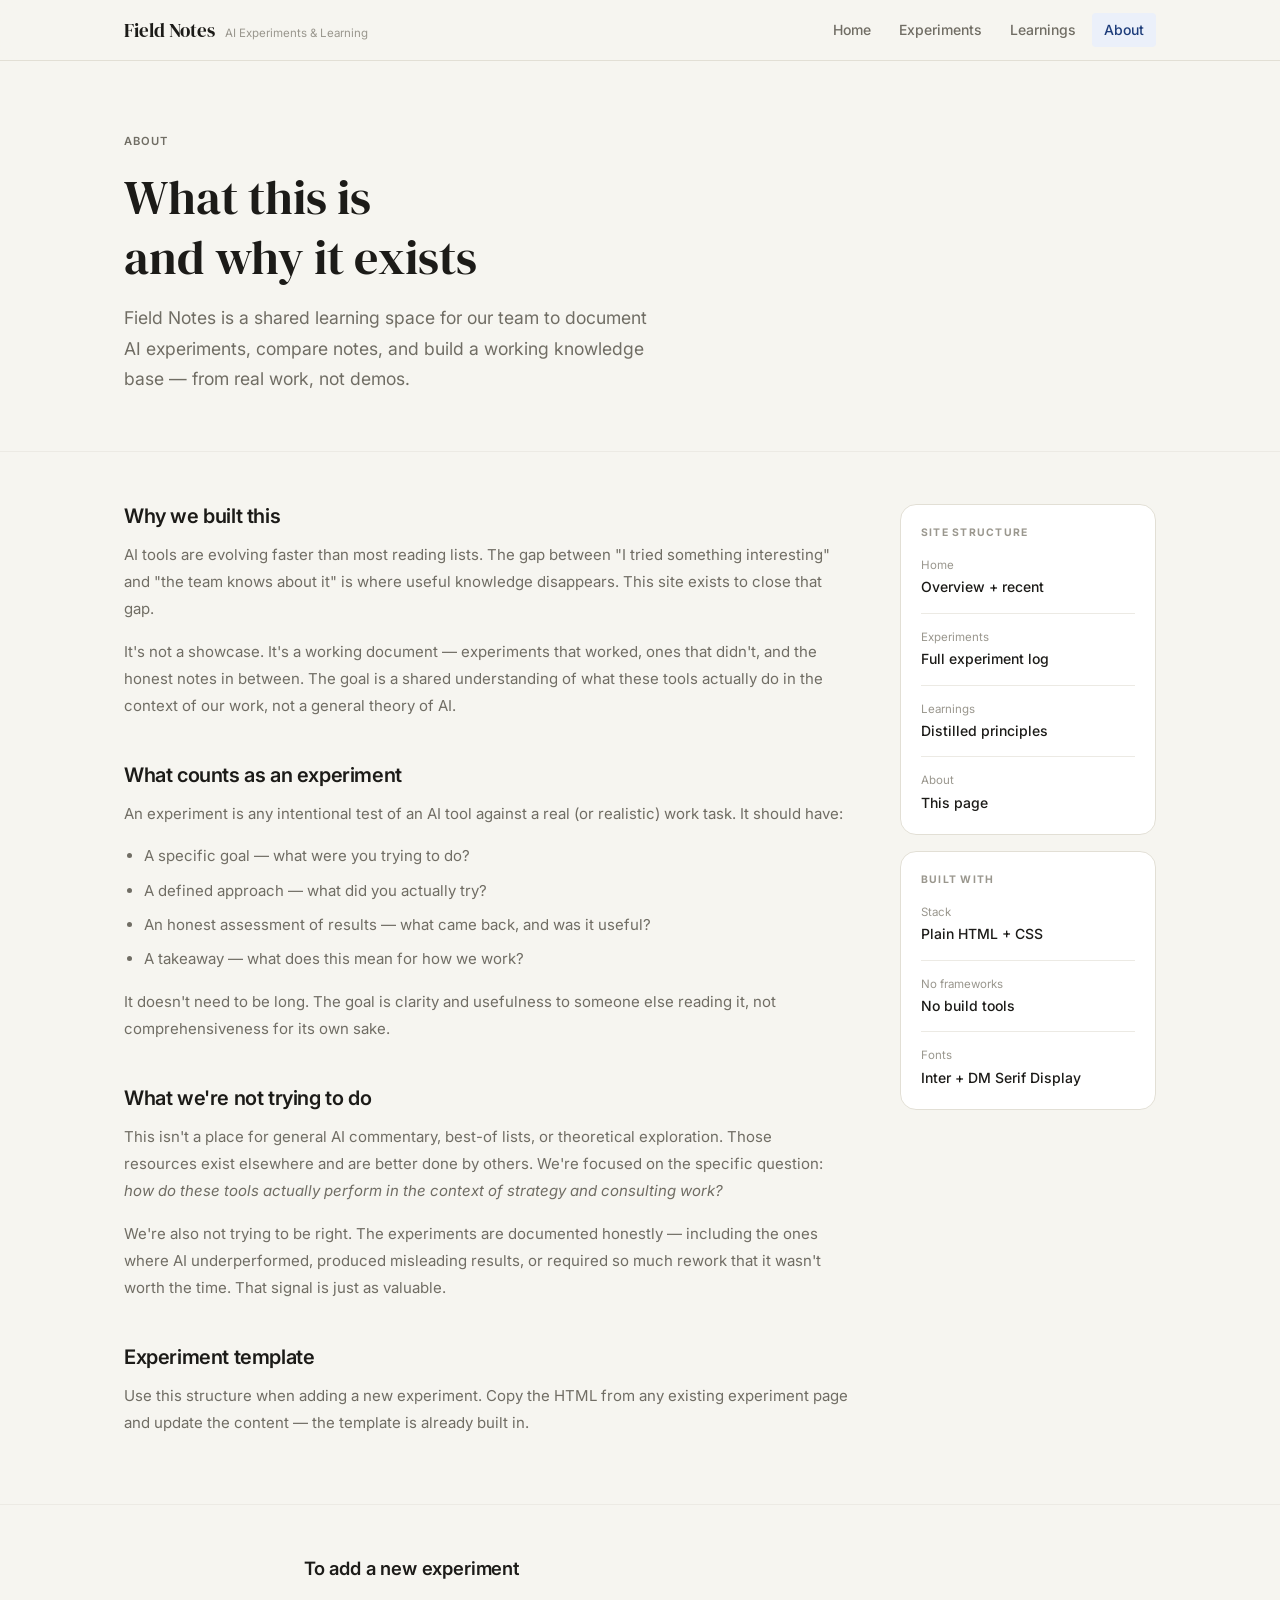
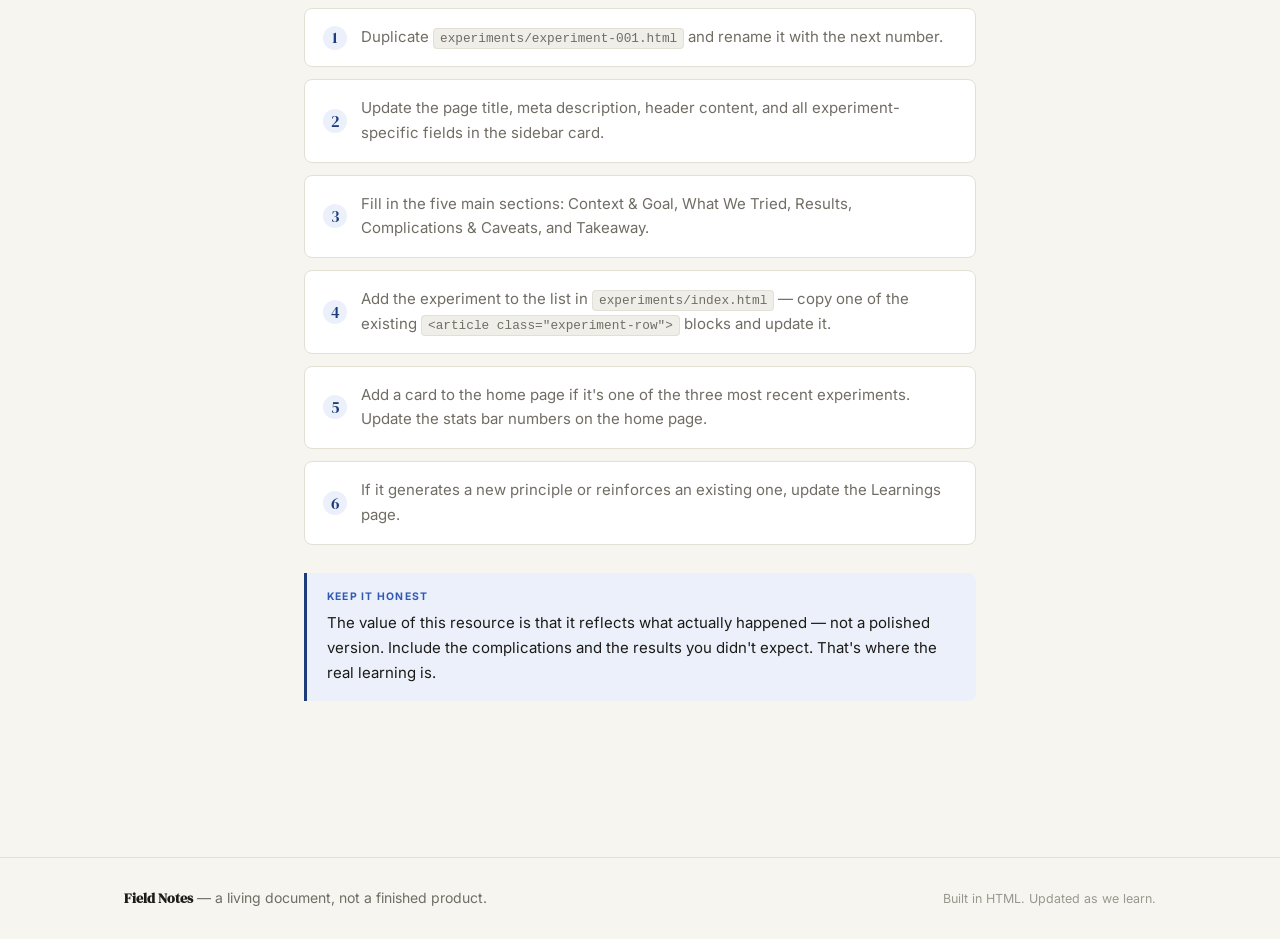
==== about/index.html @ b66347c5 "first commit" ====
<!DOCTYPE html>
<html lang="en">
<head>
  <meta charset="UTF-8">
  <meta name="viewport" content="width=device-width, initial-scale=1.0">
  <title>About — Field Notes</title>
  <meta name="description" content="What this site is, how it works, and how to contribute.">
  <link rel="stylesheet" href="../css/style.css">
</head>
<body>

  <!-- ── NAVIGATION ── -->
  <nav class="site-nav">
    <div class="nav-inner">
      <a href="../index.html" class="nav-brand">
        <span class="nav-brand-name">Field Notes</span>
        <span class="nav-brand-sub">AI Experiments &amp; Learning</span>
      </a>
      <ul class="nav-links">
        <li><a href="../index.html">Home</a></li>
        <li><a href="../experiments/index.html">Experiments</a></li>
        <li><a href="../learnings/index.html">Learnings</a></li>
        <li><a href="index.html" class="active">About</a></li>
      </ul>
    </div>
  </nav>

  <!-- ── HERO ── -->
  <header class="hero">
    <div class="container">
      <span class="eyebrow">About</span>
      <h1>What this is<br>and why it exists</h1>
      <p class="hero-desc">
        Field Notes is a shared learning space for our team to document AI experiments, compare notes, and build a working knowledge base — from real work, not demos.
      </p>
    </div>
  </header>

  <!-- ── CONTENT ── -->
  <main>
    <section class="section">
      <div class="container">
        <div class="experiment-layout">

          <!-- Main prose -->
          <div class="prose">

            <h2>Why we built this</h2>
            <p>AI tools are evolving faster than most reading lists. The gap between "I tried something interesting" and "the team knows about it" is where useful knowledge disappears. This site exists to close that gap.</p>
            <p>It's not a showcase. It's a working document — experiments that worked, ones that didn't, and the honest notes in between. The goal is a shared understanding of what these tools actually do in the context of our work, not a general theory of AI.</p>

            <h2>What counts as an experiment</h2>
            <p>An experiment is any intentional test of an AI tool against a real (or realistic) work task. It should have:</p>
            <ul>
              <li>A specific goal — what were you trying to do?</li>
              <li>A defined approach — what did you actually try?</li>
              <li>An honest assessment of results — what came back, and was it useful?</li>
              <li>A takeaway — what does this mean for how we work?</li>
            </ul>
            <p>It doesn't need to be long. The goal is clarity and usefulness to someone else reading it, not comprehensiveness for its own sake.</p>

            <h2>What we're not trying to do</h2>
            <p>This isn't a place for general AI commentary, best-of lists, or theoretical exploration. Those resources exist elsewhere and are better done by others. We're focused on the specific question: <em>how do these tools actually perform in the context of strategy and consulting work?</em></p>
            <p>We're also not trying to be right. The experiments are documented honestly — including the ones where AI underperformed, produced misleading results, or required so much rework that it wasn't worth the time. That signal is just as valuable.</p>

            <h2 id="template">Experiment template</h2>
            <p>Use this structure when adding a new experiment. Copy the HTML from any existing experiment page and update the content — the template is already built in.</p>

          </div>

          <!-- Sidebar -->
          <aside class="experiment-sidebar">
            <div class="sidebar-card">
              <div class="sidebar-card-title">Site structure</div>
              <div class="sidebar-row">
                <span class="sidebar-row-label">Home</span>
                <span class="sidebar-row-value">Overview + recent</span>
              </div>
              <div class="sidebar-row">
                <span class="sidebar-row-label">Experiments</span>
                <span class="sidebar-row-value">Full experiment log</span>
              </div>
              <div class="sidebar-row">
                <span class="sidebar-row-label">Learnings</span>
                <span class="sidebar-row-value">Distilled principles</span>
              </div>
              <div class="sidebar-row">
                <span class="sidebar-row-label">About</span>
                <span class="sidebar-row-value">This page</span>
              </div>
            </div>
            <div class="sidebar-card">
              <div class="sidebar-card-title">Built with</div>
              <div class="sidebar-row">
                <span class="sidebar-row-label">Stack</span>
                <span class="sidebar-row-value">Plain HTML + CSS</span>
              </div>
              <div class="sidebar-row">
                <span class="sidebar-row-label">No frameworks</span>
                <span class="sidebar-row-value">No build tools</span>
              </div>
              <div class="sidebar-row">
                <span class="sidebar-row-label">Fonts</span>
                <span class="sidebar-row-value">Inter + DM Serif Display</span>
              </div>
            </div>
          </aside>

        </div>
      </div>
    </section>

    <!-- Template section -->
    <section class="section">
      <div class="container" style="max-width:720px;">

        <div class="section-header">
          <h2>To add a new experiment</h2>
        </div>

        <ol class="step-list">
          <li>Duplicate <code style="font-size:0.85em; background:var(--surface-tint); padding:2px 6px; border-radius:4px; border:1px solid var(--border);">experiments/experiment-001.html</code> and rename it with the next number.</li>
          <li>Update the page title, meta description, header content, and all experiment-specific fields in the sidebar card.</li>
          <li>Fill in the five main sections: Context &amp; Goal, What We Tried, Results, Complications &amp; Caveats, and Takeaway.</li>
          <li>Add the experiment to the list in <code style="font-size:0.85em; background:var(--surface-tint); padding:2px 6px; border-radius:4px; border:1px solid var(--border);">experiments/index.html</code> — copy one of the existing <code style="font-size:0.85em; background:var(--surface-tint); padding:2px 6px; border-radius:4px; border:1px solid var(--border);">&lt;article class="experiment-row"&gt;</code> blocks and update it.</li>
          <li>Add a card to the home page if it's one of the three most recent experiments. Update the stats bar numbers on the home page.</li>
          <li>If it generates a new principle or reinforces an existing one, update the Learnings page.</li>
        </ol>

        <div class="callout" style="margin-top:28px;">
          <div class="callout-label">Keep it honest</div>
          <p>The value of this resource is that it reflects what actually happened — not a polished version. Include the complications and the results you didn't expect. That's where the real learning is.</p>
        </div>

      </div>
    </section>

  </main>

  <!-- ── FOOTER ── -->
  <footer class="site-footer">
    <div class="footer-inner">
      <p class="footer-left"><strong>Field Notes</strong> — a living document, not a finished product.</p>
      <p class="footer-right">Built in HTML. Updated as we learn.</p>
    </div>
  </footer>

</body>
</html>
---- css/style.css ----
/* ========================================
   FIELD NOTES — AI Experiments & Learning
   Shared Stylesheet
   ======================================== */

@import url('https://fonts.googleapis.com/css2?family=DM+Serif+Display&family=Inter:wght@300;400;500;600&display=swap');

/* ── DESIGN TOKENS ── */
:root {
  /* Backgrounds */
  --bg:            #F6F5F0;
  --surface:       #FFFFFF;
  --surface-tint:  #F0EEE8;

  /* Borders */
  --border:        #E2DFD5;
  --border-soft:   #ECEAE4;

  /* Text */
  --text:          #1C1B18;
  --text-muted:    #706D64;
  --text-light:    #9A978E;

  /* Accent — deep navy */
  --accent:        #1D3C7A;
  --accent-hover:  #162E5E;
  --accent-mid:    #3059B4;
  --accent-light:  #EBF0FA;

  /* Status colors */
  --green:         #1A6B55;
  --green-light:   #E3F4EF;
  --yellow:        #7A5800;
  --yellow-light:  #FFF4D6;
  --red:           #8B1A1A;
  --red-light:     #FDEAEA;

  /* Typography */
  --font-sans: 'Inter', -apple-system, BlinkMacSystemFont, system-ui, sans-serif;
  --font-serif: 'DM Serif Display', Georgia, serif;

  /* Layout */
  --max-w:       1080px;
  --max-w-prose: 680px;

  /* Shape */
  --radius:    8px;
  --radius-lg: 16px;
  --radius-sm: 4px;

  /* Shadows */
  --shadow-sm: 0 1px 2px rgba(0, 0, 0, 0.06);
  --shadow:    0 2px 8px rgba(0, 0, 0, 0.08), 0 1px 2px rgba(0, 0, 0, 0.04);
  --shadow-md: 0 8px 24px rgba(0, 0, 0, 0.08), 0 2px 6px rgba(0, 0, 0, 0.04);

  /* Motion */
  --transition: 150ms ease;
}

/* ── RESET ── */
*, *::before, *::after {
  box-sizing: border-box;
  margin: 0;
  padding: 0;
}

html { scroll-behavior: smooth; }

body {
  font-family: var(--font-sans);
  background: var(--bg);
  color: var(--text);
  line-height: 1.6;
  font-size: 16px;
  -webkit-font-smoothing: antialiased;
  -moz-osx-font-smoothing: grayscale;
}

img { max-width: 100%; display: block; }
a { color: inherit; text-decoration: none; }

/* ── TYPOGRAPHY ── */
h1, h2, h3, h4 {
  line-height: 1.25;
  font-weight: 600;
  letter-spacing: -0.02em;
}

h1 {
  font-size: clamp(2rem, 4vw, 3rem);
  font-family: var(--font-serif);
  font-weight: 400;
  letter-spacing: 0;
}

h2 { font-size: clamp(1.35rem, 2.5vw, 1.65rem); }
h3 { font-size: 1.15rem; }
h4 { font-size: 0.9375rem; }

p { line-height: 1.7; }

.eyebrow {
  font-size: 0.7rem;
  font-weight: 600;
  letter-spacing: 0.1em;
  text-transform: uppercase;
  color: var(--text-muted);
}

/* ── LAYOUT ── */
.container {
  max-width: var(--max-w);
  margin: 0 auto;
  padding: 0 24px;
}

.container--prose {
  max-width: var(--max-w-prose);
  margin: 0 auto;
  padding: 0 24px;
}

/* ── NAVIGATION ── */
.site-nav {
  border-bottom: 1px solid var(--border);
  background: rgba(246, 245, 240, 0.94);
  backdrop-filter: blur(12px);
  -webkit-backdrop-filter: blur(12px);
  position: sticky;
  top: 0;
  z-index: 100;
}

.nav-inner {
  max-width: var(--max-w);
  margin: 0 auto;
  padding: 0 24px;
  height: 60px;
  display: flex;
  align-items: center;
  justify-content: space-between;
}

.nav-brand {
  display: flex;
  align-items: baseline;
  gap: 10px;
}

.nav-brand-name {
  font-family: var(--font-serif);
  font-size: 1.2rem;
  color: var(--text);
}

.nav-brand-sub {
  font-size: 0.72rem;
  color: var(--text-light);
  font-weight: 400;
}

.nav-links {
  display: flex;
  gap: 4px;
  list-style: none;
}

.nav-links a {
  font-size: 0.875rem;
  font-weight: 500;
  color: var(--text-muted);
  padding: 6px 12px;
  border-radius: var(--radius-sm);
  transition: color var(--transition), background var(--transition);
  display: block;
}

.nav-links a:hover {
  color: var(--text);
  background: var(--surface-tint);
}

.nav-links a.active {
  color: var(--accent);
  background: var(--accent-light);
}

/* ── HERO ── */
.hero {
  padding: 72px 0 56px;
  border-bottom: 1px solid var(--border-soft);
}

.hero .eyebrow {
  margin-bottom: 16px;
  display: block;
}

.hero h1 { margin-bottom: 16px; }

.hero-desc {
  font-size: 1.1rem;
  color: var(--text-muted);
  max-width: 540px;
  line-height: 1.75;
}

.hero-actions {
  margin-top: 32px;
  display: flex;
  gap: 12px;
  flex-wrap: wrap;
}

/* ── BUTTONS ── */
.btn {
  display: inline-flex;
  align-items: center;
  gap: 6px;
  padding: 10px 20px;
  border-radius: var(--radius);
  font-family: var(--font-sans);
  font-size: 0.875rem;
  font-weight: 500;
  cursor: pointer;
  transition: all var(--transition);
  border: none;
  text-decoration: none;
  line-height: 1;
}

.btn-primary {
  background: var(--accent);
  color: #fff;
}

.btn-primary:hover { background: var(--accent-hover); }

.btn-ghost {
  background: transparent;
  color: var(--text-muted);
  border: 1px solid var(--border);
}

.btn-ghost:hover {
  background: var(--surface);
  color: var(--text);
}

/* ── SECTIONS ── */
.section { padding: 52px 0; }

.section + .section {
  border-top: 1px solid var(--border-soft);
}

.section-header {
  display: flex;
  align-items: baseline;
  justify-content: space-between;
  margin-bottom: 28px;
  gap: 16px;
}

.section-header h2 {
  font-size: 1.15rem;
  letter-spacing: -0.01em;
}

.section-link {
  font-size: 0.875rem;
  color: var(--accent);
  font-weight: 500;
  white-space: nowrap;
  transition: color var(--transition);
}

.section-link:hover {
  color: var(--accent-hover);
  text-decoration: underline;
}

/* ── STATS BAR ── */
.stats-bar {
  display: grid;
  grid-template-columns: repeat(auto-fit, minmax(140px, 1fr));
  gap: 1px;
  background: var(--border);
  border: 1px solid var(--border);
  border-radius: var(--radius-lg);
  overflow: hidden;
  margin: 40px 0 0;
}

.stat {
  background: var(--surface);
  padding: 20px 24px;
}

.stat-number {
  font-size: 1.875rem;
  font-family: var(--font-serif);
  color: var(--text);
  line-height: 1;
  margin-bottom: 4px;
}

.stat-label {
  font-size: 0.78rem;
  color: var(--text-muted);
}

/* ── CARDS ── */
.card-grid {
  display: grid;
  grid-template-columns: repeat(auto-fill, minmax(300px, 1fr));
  gap: 16px;
}

.card {
  background: var(--surface);
  border: 1px solid var(--border);
  border-radius: var(--radius-lg);
  padding: 24px;
  display: flex;
  flex-direction: column;
  gap: 12px;
  position: relative;
  transition: box-shadow var(--transition), transform var(--transition), border-color var(--transition);
}

.card:hover {
  box-shadow: var(--shadow-md);
  transform: translateY(-2px);
}

.card-meta {
  display: flex;
  align-items: center;
  justify-content: space-between;
  gap: 8px;
}

.card-date {
  font-size: 0.78rem;
  color: var(--text-light);
}

.card h3 {
  font-size: 1rem;
  line-height: 1.4;
  letter-spacing: -0.01em;
}

.card p {
  font-size: 0.875rem;
  color: var(--text-muted);
  line-height: 1.65;
  flex: 1;
}

.card-footer {
  margin-top: auto;
  padding-top: 12px;
  border-top: 1px solid var(--border-soft);
  display: flex;
  align-items: center;
  justify-content: space-between;
  gap: 8px;
}

.card-link {
  font-size: 0.8rem;
  color: var(--accent);
  font-weight: 500;
  transition: color var(--transition);
}

.card-link:hover { color: var(--accent-hover); }

/* Full-card click target */
.card-link-overlay::after {
  content: '';
  position: absolute;
  inset: 0;
  border-radius: var(--radius-lg);
}

/* ── TAGS ── */
.tags {
  display: flex;
  flex-wrap: wrap;
  gap: 5px;
}

.tag {
  font-size: 0.68rem;
  font-weight: 600;
  letter-spacing: 0.05em;
  text-transform: uppercase;
  padding: 3px 8px;
  border-radius: 100px;
  background: var(--surface-tint);
  color: var(--text-muted);
  border: 1px solid var(--border-soft);
  white-space: nowrap;
}

.tag--blue  { background: var(--accent-light); color: var(--accent);  border-color: transparent; }
.tag--green { background: var(--green-light);  color: var(--green);   border-color: transparent; }
.tag--yellow{ background: var(--yellow-light); color: var(--yellow);  border-color: transparent; }
.tag--red   { background: var(--red-light);    color: var(--red);     border-color: transparent; }

/* ── STATUS BADGE ── */
.status-badge {
  display: inline-flex;
  align-items: center;
  gap: 5px;
  font-size: 0.7rem;
  font-weight: 600;
  letter-spacing: 0.04em;
  text-transform: uppercase;
  padding: 4px 10px;
  border-radius: 100px;
}

.status-badge::before {
  content: '';
  width: 6px;
  height: 6px;
  border-radius: 50%;
  background: currentColor;
  display: block;
}

.status--complete  { background: var(--green-light);  color: var(--green);  }
.status--ongoing   { background: var(--yellow-light); color: var(--yellow); }
.status--draft     { background: var(--surface-tint); color: var(--text-muted); }

/* ── EXPERIMENT LIST PAGE ── */
.experiments-table {
  display: flex;
  flex-direction: column;
  gap: 12px;
}

.experiment-row {
  background: var(--surface);
  border: 1px solid var(--border);
  border-radius: var(--radius-lg);
  padding: 20px 24px;
  display: grid;
  grid-template-columns: 1fr auto;
  gap: 16px;
  align-items: center;
  position: relative;
  transition: box-shadow var(--transition), transform var(--transition);
}

.experiment-row:hover {
  box-shadow: var(--shadow);
  transform: translateY(-1px);
}

.experiment-row-main {
  display: flex;
  flex-direction: column;
  gap: 8px;
  min-width: 0;
}

.experiment-row-meta {
  display: flex;
  align-items: center;
  gap: 8px;
  flex-wrap: wrap;
}

.experiment-row h3 {
  font-size: 1rem;
  letter-spacing: -0.01em;
}

.experiment-row p {
  font-size: 0.875rem;
  color: var(--text-muted);
  line-height: 1.55;
}

.experiment-row-right {
  display: flex;
  flex-direction: column;
  align-items: flex-end;
  gap: 8px;
  white-space: nowrap;
}

/* ── EXPERIMENT DETAIL ── */
.experiment-header {
  padding: 48px 0 40px;
  border-bottom: 1px solid var(--border-soft);
}

.back-link {
  display: inline-flex;
  align-items: center;
  gap: 6px;
  font-size: 0.8rem;
  color: var(--text-muted);
  margin-bottom: 28px;
  transition: color var(--transition);
}

.back-link:hover { color: var(--text); }
.back-link svg { flex-shrink: 0; }

.experiment-header-meta {
  display: flex;
  align-items: center;
  gap: 10px;
  flex-wrap: wrap;
  margin-bottom: 20px;
}

.experiment-header h1 {
  font-size: clamp(1.6rem, 3.5vw, 2.5rem);
  margin-bottom: 14px;
}

.experiment-header-desc {
  font-size: 1.05rem;
  color: var(--text-muted);
  max-width: 580px;
  line-height: 1.75;
}

.experiment-body {
  padding: 52px 0 80px;
}

.experiment-layout {
  display: grid;
  grid-template-columns: 1fr 256px;
  gap: 52px;
  align-items: start;
}

.experiment-content { min-width: 0; }

.experiment-sidebar { position: sticky; top: 76px; }

.experiment-section {
  margin-bottom: 44px;
}

.experiment-section:last-child { margin-bottom: 0; }

.section-label {
  font-size: 0.68rem;
  font-weight: 700;
  letter-spacing: 0.12em;
  text-transform: uppercase;
  color: var(--text-light);
  margin-bottom: 14px;
  padding-bottom: 10px;
  border-bottom: 1px solid var(--border-soft);
}

.experiment-section p {
  font-size: 0.9375rem;
  color: var(--text-muted);
  line-height: 1.75;
  margin-bottom: 14px;
}

.experiment-section p:last-child { margin-bottom: 0; }

.experiment-section ul {
  padding-left: 20px;
}

.experiment-section li {
  font-size: 0.9375rem;
  color: var(--text-muted);
  line-height: 1.7;
  margin-bottom: 8px;
}

/* Callout block */
.callout {
  background: var(--accent-light);
  border-left: 3px solid var(--accent);
  border-radius: 0 var(--radius) var(--radius) 0;
  padding: 16px 20px;
  margin: 24px 0;
}

.callout-label {
  font-size: 0.65rem;
  font-weight: 700;
  letter-spacing: 0.12em;
  text-transform: uppercase;
  color: var(--accent-mid);
  margin-bottom: 6px;
}

.callout p {
  font-size: 0.9375rem;
  color: var(--text);
  line-height: 1.65;
  margin: 0 !important;
}

.callout--green {
  background: var(--green-light);
  border-color: var(--green);
}

.callout--green .callout-label { color: var(--green); }

/* Sidebar cards */
.sidebar-card {
  background: var(--surface);
  border: 1px solid var(--border);
  border-radius: var(--radius-lg);
  padding: 20px;
  margin-bottom: 16px;
}

.sidebar-card-title {
  font-size: 0.65rem;
  font-weight: 700;
  letter-spacing: 0.12em;
  text-transform: uppercase;
  color: var(--text-light);
  margin-bottom: 14px;
}

.sidebar-row {
  display: flex;
  flex-direction: column;
  gap: 2px;
  margin-bottom: 14px;
  padding-bottom: 14px;
  border-bottom: 1px solid var(--border-soft);
}

.sidebar-row:last-child {
  margin-bottom: 0;
  padding-bottom: 0;
  border-bottom: none;
}

.sidebar-row-label {
  font-size: 0.72rem;
  color: var(--text-light);
}

.sidebar-row-value {
  font-size: 0.875rem;
  color: var(--text);
  font-weight: 500;
}

/* ── LEARNINGS PAGE ── */
.featured-insight {
  background: var(--accent);
  color: #fff;
  border-radius: var(--radius-lg);
  padding: 40px;
  margin-bottom: 16px;
}

.featured-insight .eyebrow {
  color: rgba(255, 255, 255, 0.6);
  margin-bottom: 12px;
  display: block;
}

.featured-insight h2 {
  font-family: var(--font-serif);
  font-weight: 400;
  font-size: clamp(1.4rem, 2.5vw, 2rem);
  letter-spacing: 0;
  line-height: 1.35;
  margin-bottom: 16px;
}

.featured-insight p {
  font-size: 0.9375rem;
  color: rgba(255, 255, 255, 0.75);
  line-height: 1.7;
  max-width: 560px;
}

.insights-grid {
  display: grid;
  grid-template-columns: repeat(auto-fill, minmax(280px, 1fr));
  gap: 16px;
}

.insight-card {
  background: var(--surface);
  border: 1px solid var(--border);
  border-radius: var(--radius-lg);
  padding: 24px;
  display: flex;
  flex-direction: column;
  gap: 10px;
}

.insight-number {
  font-size: 2.25rem;
  font-family: var(--font-serif);
  color: var(--border);
  line-height: 1;
}

.insight-card h3 {
  font-size: 1rem;
  line-height: 1.35;
}

.insight-card p {
  font-size: 0.875rem;
  color: var(--text-muted);
  line-height: 1.65;
}

/* Resource / link list */
.resource-list {
  display: flex;
  flex-direction: column;
  gap: 10px;
}

.resource-item {
  background: var(--surface);
  border: 1px solid var(--border);
  border-radius: var(--radius);
  padding: 16px 20px;
  display: flex;
  align-items: center;
  justify-content: space-between;
  gap: 16px;
  transition: box-shadow var(--transition), transform var(--transition);
}

.resource-item:hover {
  box-shadow: var(--shadow);
  transform: translateY(-1px);
}

.resource-item h4 {
  font-size: 0.9rem;
  margin-bottom: 2px;
}

.resource-item p {
  font-size: 0.8rem;
  color: var(--text-muted);
  line-height: 1.4;
}

.resource-arrow { color: var(--text-light); font-size: 0.875rem; flex-shrink: 0; }

/* ── ABOUT / PROSE ── */
.prose h2 {
  font-size: 1.25rem;
  margin-bottom: 12px;
  margin-top: 44px;
}

.prose h2:first-child { margin-top: 0; }

.prose p {
  font-size: 0.9375rem;
  color: var(--text-muted);
  line-height: 1.8;
  margin-bottom: 16px;
}

.prose ul {
  padding-left: 20px;
  margin-bottom: 16px;
}

.prose li {
  font-size: 0.9375rem;
  color: var(--text-muted);
  line-height: 1.75;
  margin-bottom: 8px;
}

.prose a {
  color: var(--accent);
  text-decoration: underline;
  text-underline-offset: 2px;
}

.prose a:hover { color: var(--accent-hover); }

/* Step list */
.step-list {
  display: flex;
  flex-direction: column;
  gap: 12px;
  list-style: none;
  padding: 0;
  counter-reset: steps;
}

.step-list li {
  counter-increment: steps;
  background: var(--surface);
  border: 1px solid var(--border);
  border-radius: var(--radius);
  padding: 16px 20px 16px 56px;
  position: relative;
  font-size: 0.9375rem;
  color: var(--text-muted);
  line-height: 1.65;
}

.step-list li::before {
  content: counter(steps);
  position: absolute;
  left: 18px;
  top: 50%;
  transform: translateY(-50%);
  font-family: var(--font-serif);
  font-size: 1rem;
  color: var(--accent);
  width: 24px;
  height: 24px;
  background: var(--accent-light);
  border-radius: 50%;
  display: flex;
  align-items: center;
  justify-content: center;
}

/* ── DIVIDER ── */
hr.divider {
  border: none;
  border-top: 1px solid var(--border-soft);
  margin: 0;
}

/* ── FOOTER ── */
.site-footer {
  border-top: 1px solid var(--border);
  padding: 28px 0;
  margin-top: 80px;
}

.footer-inner {
  max-width: var(--max-w);
  margin: 0 auto;
  padding: 0 24px;
  display: flex;
  align-items: center;
  justify-content: space-between;
  gap: 16px;
  flex-wrap: wrap;
}

.footer-left {
  font-size: 0.875rem;
  color: var(--text-muted);
}

.footer-left strong {
  color: var(--text);
  font-weight: 600;
  font-family: var(--font-serif);
}

.footer-right { font-size: 0.78rem; color: var(--text-light); }

/* ── TWO-COLUMN LAYOUT ── */
.two-col {
  display: grid;
  grid-template-columns: 1fr 1fr;
  gap: 16px;
}

/* ── RESPONSIVE ── */
@media (max-width: 768px) {
  .experiment-layout {
    grid-template-columns: 1fr;
  }

  .experiment-sidebar { position: static; }

  .nav-brand-sub { display: none; }

  .hero { padding: 48px 0 40px; }

  .stats-bar { grid-template-columns: repeat(2, 1fr); }

  .two-col { grid-template-columns: 1fr; }

  .featured-insight { padding: 28px; }

  .experiment-row {
    grid-template-columns: 1fr;
  }

  .experiment-row-right {
    flex-direction: row;
    align-items: center;
    justify-content: flex-start;
  }
}

@media (max-width: 480px) {
  .card-grid { grid-template-columns: 1fr; }
  .insights-grid { grid-template-columns: 1fr; }

  .nav-links a { padding: 6px 8px; font-size: 0.8rem; }

  .stats-bar { grid-template-columns: 1fr 1fr; }

  .section { padding: 40px 0; }
}
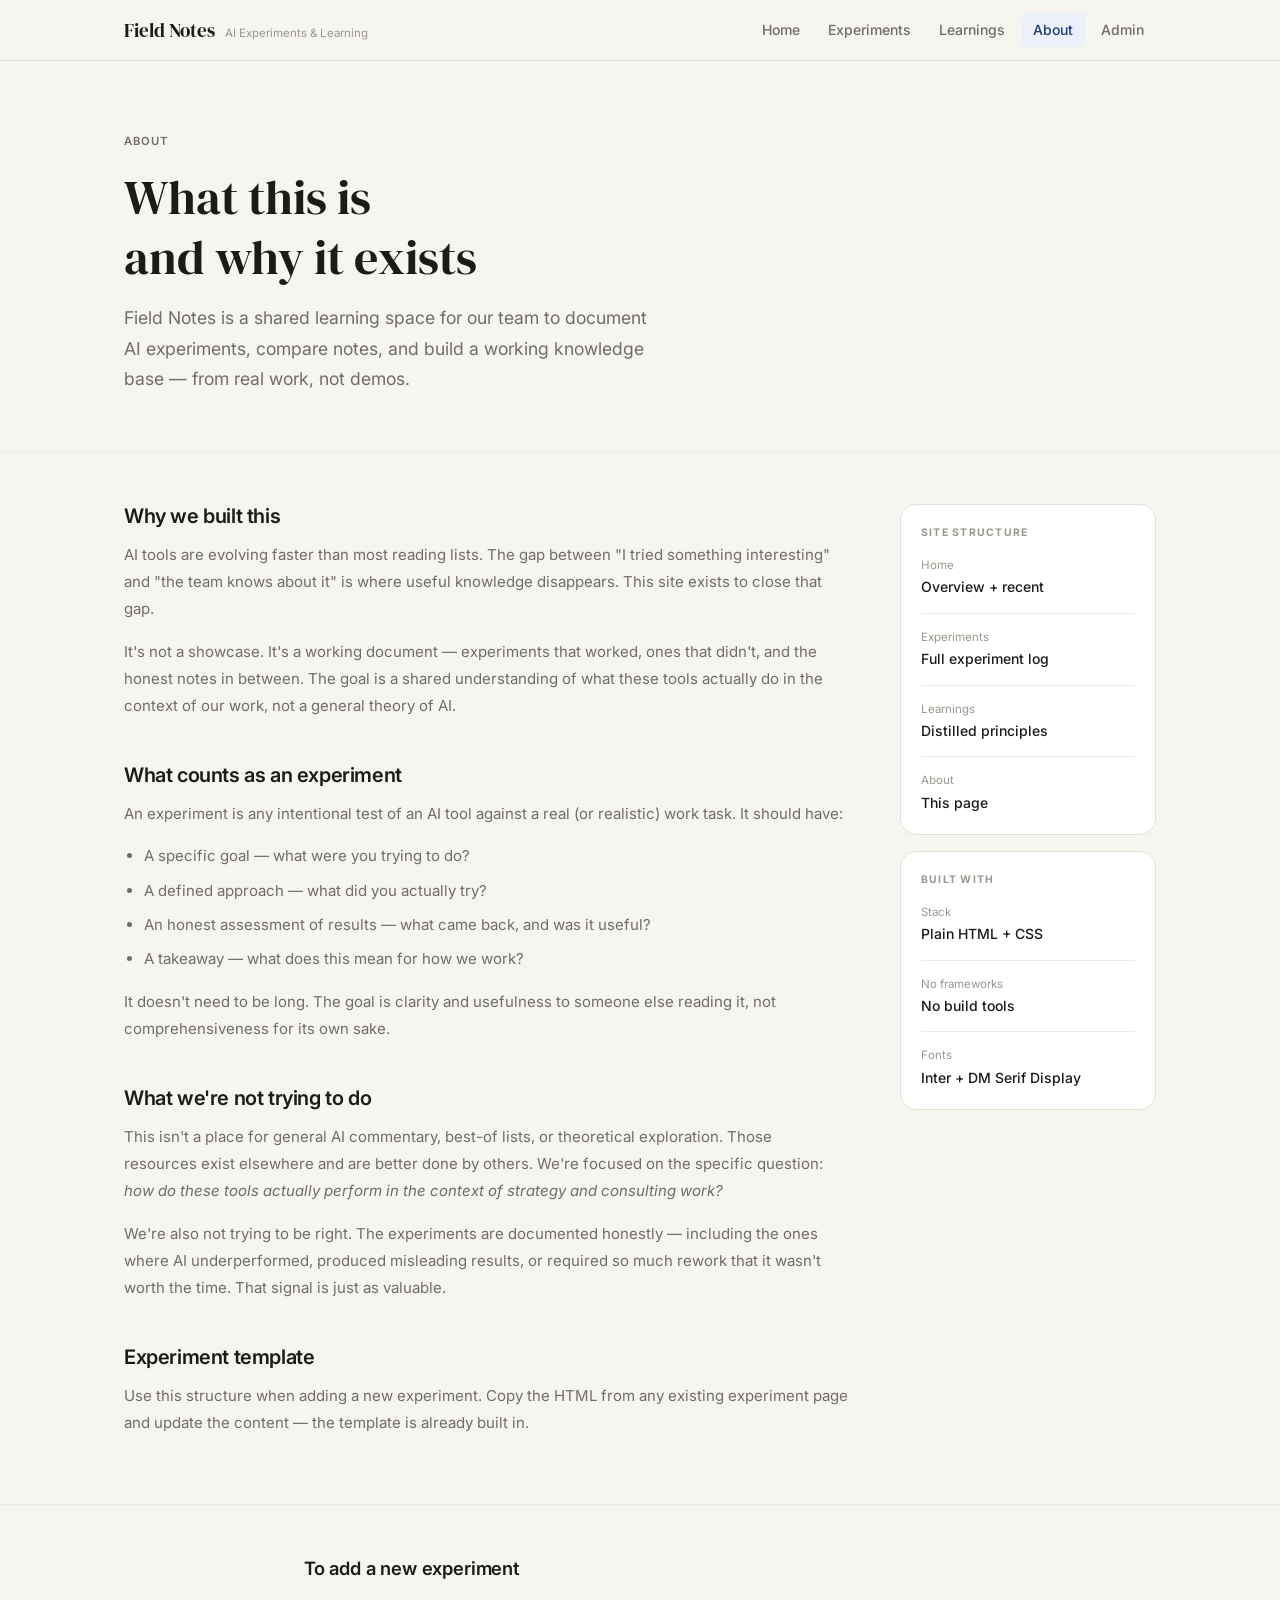
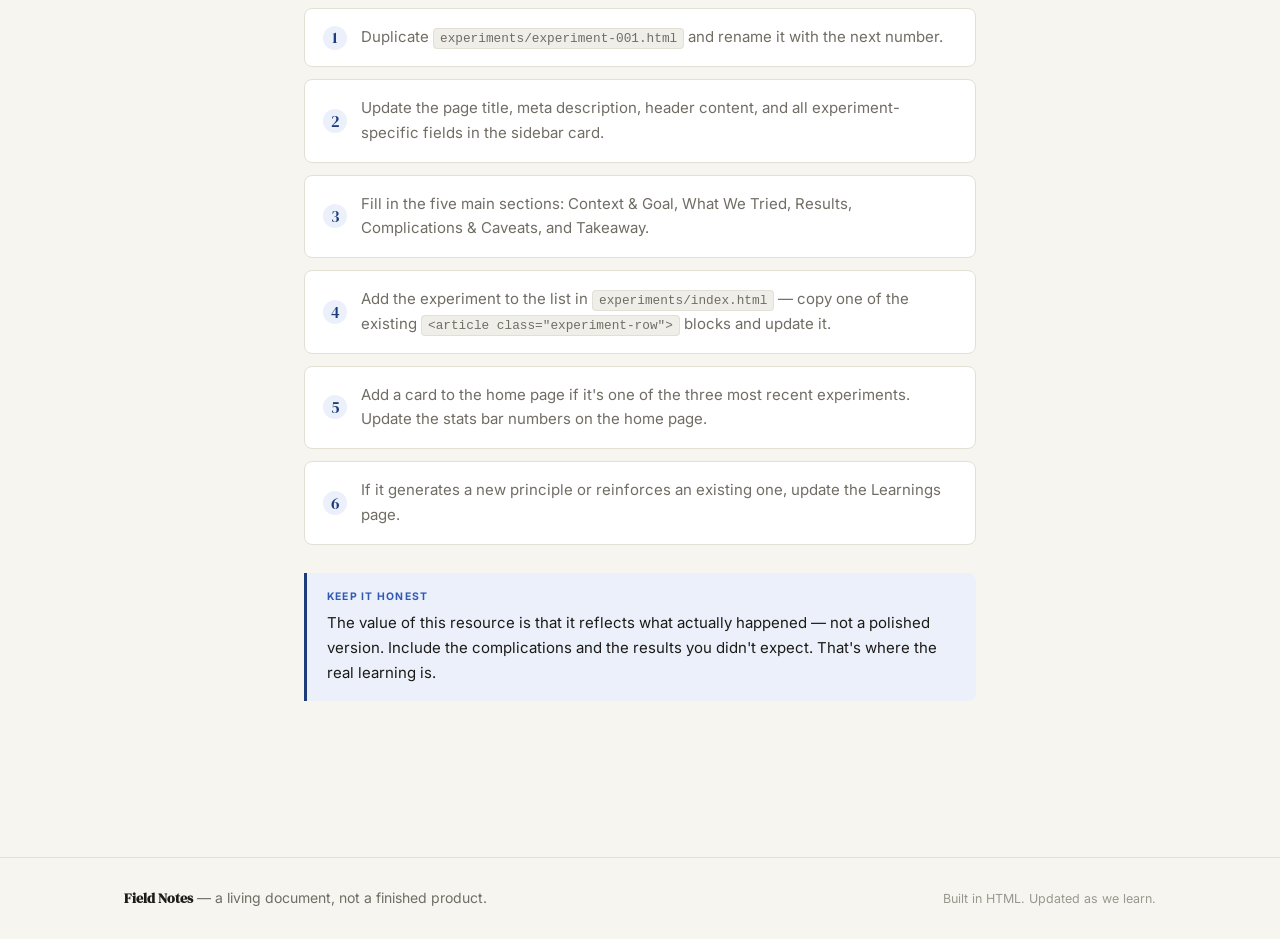
==== commit 6c81199c: "Add admin interface and first experiment page - Created admin interface in `admin/index.html` for ma" ====
--- a/about/index.html
+++ b/about/index.html
@@ -21,6 +21,7 @@
         <li><a href="../experiments/index.html">Experiments</a></li>
         <li><a href="../learnings/index.html">Learnings</a></li>
         <li><a href="index.html" class="active">About</a></li>
+        <li><a href="../admin/index.html">Admin</a></li>
       </ul>
     </div>
   </nav>
--- a/css/style.css
+++ b/css/style.css
@@ -30,7 +30,7 @@
   /* Status colors */
   --green:         #1A6B55;
   --green-light:   #E3F4EF;
-  --yellow:        #7A5800;
+  --yellow:        #FFC000;
   --yellow-light:  #FFF4D6;
   --red:           #8B1A1A;
   --red-light:     #FDEAEA;
@@ -308,6 +308,66 @@
 .stat-label {
   font-size: 0.78rem;
   color: var(--text-muted);
+}
+
+/* ── HERO BOTTOM (stats + weather row) ── */
+.hero-bottom {
+  display: flex;
+  align-items: stretch;
+  gap: 16px;
+  margin-top: 40px;
+}
+
+.hero-bottom .stats-bar {
+  flex: 1;
+  margin: 0;
+}
+
+/* ── WEATHER WIDGET ── */
+.weather-card {
+  background: var(--surface);
+  border: 1px solid var(--border);
+  border-radius: var(--radius-lg);
+  padding: 20px 24px;
+  min-width: 172px;
+  display: flex;
+  flex-direction: column;
+  justify-content: center;
+  gap: 2px;
+}
+
+.weather-emoji {
+  font-size: 2rem;
+  line-height: 1;
+  margin-bottom: 6px;
+}
+
+.weather-temp {
+  font-size: 1.875rem;
+  font-family: var(--font-serif);
+  color: var(--text);
+  line-height: 1;
+}
+
+.weather-desc {
+  font-size: 0.78rem;
+  color: var(--text-muted);
+  margin-top: 4px;
+}
+
+.weather-location {
+  font-size: 0.72rem;
+  color: var(--text-light);
+  margin-top: 8px;
+  white-space: nowrap;
+  overflow: hidden;
+  text-overflow: ellipsis;
+  max-width: 156px;
+}
+
+.weather-state {
+  font-size: 0.78rem;
+  color: var(--text-light);
 }
 
 /* ── CARDS ── */
@@ -899,6 +959,24 @@
 
   .stats-bar { grid-template-columns: repeat(2, 1fr); }
 
+  .hero-bottom {
+    flex-direction: column;
+  }
+
+  .weather-card {
+    flex-direction: row;
+    align-items: center;
+    gap: 20px;
+    min-width: unset;
+    padding: 16px 20px;
+  }
+
+  .weather-emoji {
+    font-size: 1.75rem;
+    margin-bottom: 0;
+    flex-shrink: 0;
+  }
+
   .two-col { grid-template-columns: 1fr; }
 
   .featured-insight { padding: 28px; }
